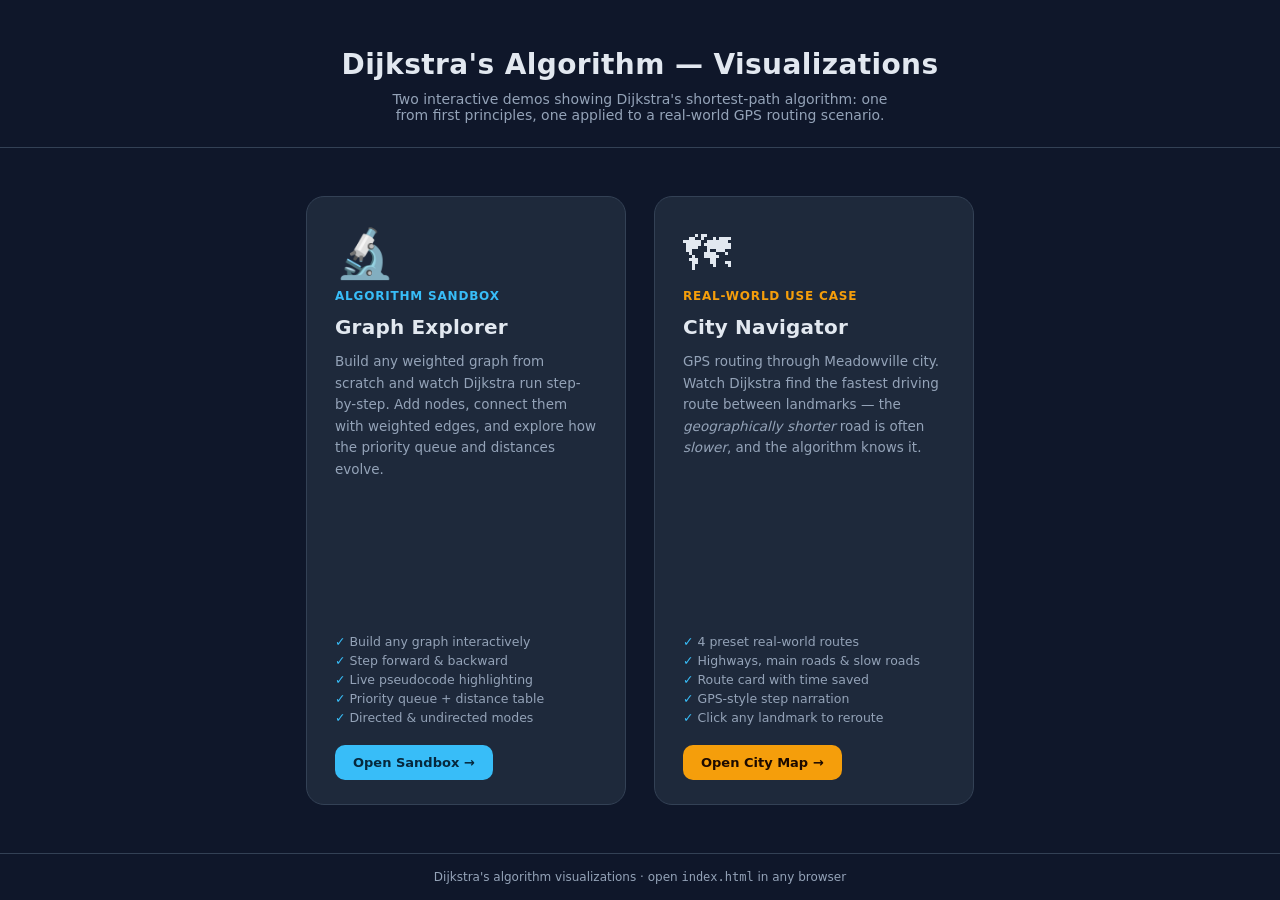
==== index.html @ db67d828 "Graph Explorer" ====
<!DOCTYPE html>
<html lang="en">
<head>
  <meta charset="UTF-8" />
  <meta name="viewport" content="width=device-width, initial-scale=1.0" />
  <title>Dijkstra's Algorithm — Demos</title>
  <link rel="stylesheet" href="style.css" />
  <style>
    body { display: flex; flex-direction: column; min-height: 100vh; }

    #hub-header {
      text-align: center;
      padding: 48px 24px 24px;
      border-bottom: 1px solid var(--line);
    }
    #hub-header h1 { margin: 0 0 10px; font-size: 28px; letter-spacing: .4px; }
    #hub-header p  { margin: 0; color: var(--muted); font-size: 14px; max-width: 520px; margin: 0 auto; }

    #cards {
      display: flex;
      gap: 28px;
      justify-content: center;
      align-items: stretch;
      padding: 48px 24px;
      flex: 1;
      flex-wrap: wrap;
    }

    .card {
      background: var(--panel);
      border: 1px solid var(--line);
      border-radius: 18px;
      width: 320px;
      padding: 32px 28px 24px;
      display: flex;
      flex-direction: column;
      gap: 12px;
      transition: border-color .2s, transform .15s, box-shadow .2s;
      text-decoration: none;
      color: inherit;
    }
    .card:hover {
      border-color: var(--accent);
      transform: translateY(-4px);
      box-shadow: 0 12px 32px rgba(0,0,0,.45);
    }
    .card-icon { font-size: 48px; line-height: 1; }
    .card-title {
      font-size: 20px;
      font-weight: 700;
      letter-spacing: .2px;
    }
    .card-sub {
      font-size: 12px;
      font-weight: 600;
      text-transform: uppercase;
      letter-spacing: .8px;
      color: var(--accent);
    }
    .card-desc {
      font-size: 13.5px;
      color: var(--muted);
      line-height: 1.6;
      flex: 1;
    }
    .card-features {
      list-style: none;
      padding: 0; margin: 0;
      font-size: 12.5px;
      color: var(--muted);
      display: flex;
      flex-direction: column;
      gap: 4px;
    }
    .card-features li::before { content: "✓  "; color: var(--accent); }
    .card-cta {
      margin-top: 8px;
      display: inline-flex;
      align-items: center;
      gap: 6px;
      background: var(--accent);
      color: #06283d;
      font-weight: 700;
      font-size: 13px;
      border-radius: 10px;
      padding: 10px 18px;
      border: none;
      cursor: pointer;
      align-self: flex-start;
      transition: background .12s;
    }
    .card-cta:hover { background: #67d7f7; }
    .card.city .card-cta { background: #f59e0b; color: #1c0a00; }
    .card.city .card-cta:hover { background: #fbbf24; }
    .card.city .card-sub { color: #f59e0b; }
    .card.city:hover { border-color: #f59e0b; }

    footer {
      text-align: center;
      padding: 16px;
      font-size: 12px;
      color: var(--muted);
      border-top: 1px solid var(--line);
    }
  </style>
</head>
<body>
  <div id="hub-header">
    <h1>Dijkstra's Algorithm — Visualizations</h1>
    <p>Two interactive demos showing Dijkstra's shortest-path algorithm: one from first
    principles, one applied to a real-world GPS routing scenario.</p>
  </div>

  <div id="cards">
    <a class="card" href="sandbox.html">
      <div class="card-icon">🔬</div>
      <div class="card-sub">Algorithm Sandbox</div>
      <div class="card-title">Graph Explorer</div>
      <div class="card-desc">
        Build any weighted graph from scratch and watch Dijkstra run step-by-step.
        Add nodes, connect them with weighted edges, and explore how the priority queue
        and distances evolve.
      </div>
      <ul class="card-features">
        <li>Build any graph interactively</li>
        <li>Step forward &amp; backward</li>
        <li>Live pseudocode highlighting</li>
        <li>Priority queue + distance table</li>
        <li>Directed &amp; undirected modes</li>
      </ul>
      <span class="card-cta">Open Sandbox →</span>
    </a>

    <a class="card city" href="city.html">
      <div class="card-icon">🗺</div>
      <div class="card-sub">Real-World Use Case</div>
      <div class="card-title">City Navigator</div>
      <div class="card-desc">
        GPS routing through Meadowville city. Watch Dijkstra find the fastest driving
        route between landmarks — the <em>geographically shorter</em> road is often
        <em>slower</em>, and the algorithm knows it.
      </div>
      <ul class="card-features">
        <li>4 preset real-world routes</li>
        <li>Highways, main roads &amp; slow roads</li>
        <li>Route card with time saved</li>
        <li>GPS-style step narration</li>
        <li>Click any landmark to reroute</li>
      </ul>
      <span class="card-cta">Open City Map →</span>
    </a>
  </div>

  <footer>Dijkstra's algorithm visualizations · open <code>index.html</code> in any browser</footer>
</body>
</html>
---- style.css ----
:root {
  --bg: #0f172a;
  --panel: #1e293b;
  --panel-2: #273449;
  --ink: #e2e8f0;
  --muted: #94a3b8;
  --line: #334155;
  --accent: #38bdf8;

  --c-unvisited: #64748b;
  --c-frontier:  #3b82f6;
  --c-current:   #f59e0b;
  --c-visited:   #22c55e;
  --c-source:    #10b981;
  --c-target:    #ef4444;
  --c-path:      #fbbf24;
}

* { box-sizing: border-box; }

html, body {
  margin: 0;
  height: 100%;
  background: var(--bg);
  color: var(--ink);
  font-family: "Segoe UI", system-ui, -apple-system, Roboto, sans-serif;
}

#topbar {
  padding: 10px 18px 6px;
  border-bottom: 1px solid var(--line);
}
#topbar h1 { margin: 0; font-size: 18px; letter-spacing: .3px; }
#topbar .hint { margin: 2px 0 0; font-size: 12px; color: var(--muted); }
#topbar .hint b { color: var(--accent); }

/* ---------- Toolbar ---------- */
#toolbar {
  display: flex;
  flex-wrap: wrap;
  gap: 14px;
  padding: 10px 18px;
  background: var(--panel);
  border-bottom: 1px solid var(--line);
  align-items: center;
}
.tool-group {
  display: flex;
  align-items: center;
  gap: 6px;
  padding: 4px 10px;
  background: var(--panel-2);
  border: 1px solid var(--line);
  border-radius: 10px;
}
.group-label {
  font-size: 11px;
  text-transform: uppercase;
  letter-spacing: .8px;
  color: var(--muted);
  margin-right: 2px;
}
button {
  font: inherit;
  font-size: 13px;
  color: var(--ink);
  background: #334155;
  border: 1px solid #475569;
  border-radius: 8px;
  padding: 6px 10px;
  cursor: pointer;
  transition: background .12s, border-color .12s, transform .05s;
}
button:hover { background: #3e4c63; }
button:active { transform: translateY(1px); }
button.primary { background: #0ea5e9; border-color: #0284c7; color: #06283d; font-weight: 700; }
button.primary:hover { background: #38bdf8; }
button.tool.active {
  background: var(--accent);
  border-color: var(--accent);
  color: #06283d;
  font-weight: 700;
}
button:disabled { opacity: .45; cursor: not-allowed; }

label.speed, label.check {
  font-size: 12px;
  color: var(--muted);
  display: flex;
  align-items: center;
  gap: 6px;
}
input[type="range"] { accent-color: var(--accent); }

/* ---------- Layout ---------- */
#layout {
  display: grid;
  grid-template-columns: 1fr 360px;
  gap: 14px;
  padding: 14px 18px 18px;
  align-items: start;
}

#canvasWrap {
  position: relative;
  background: #0b1120;
  border: 1px solid var(--line);
  border-radius: 12px;
  overflow: hidden;
}
#graph {
  display: block;
  width: 100%;
  height: auto;
  cursor: crosshair;
  touch-action: none;
}

#legend {
  display: flex;
  flex-wrap: wrap;
  gap: 12px;
  padding: 8px 12px;
  font-size: 12px;
  color: var(--muted);
  border-top: 1px solid var(--line);
  background: var(--panel);
}
#legend span { display: flex; align-items: center; gap: 5px; }
#legend .sw {
  width: 13px; height: 13px;
  border-radius: 50%;
  display: inline-block;
  border: 2px solid #0b1120;
}
.sw.unvisited { background: var(--c-unvisited); }
.sw.frontier  { background: var(--c-frontier); }
.sw.current   { background: var(--c-current); }
.sw.visited   { background: var(--c-visited); }
.sw.source    { background: var(--c-source); }
.sw.target    { background: var(--c-target); }
.sw.path      { background: var(--c-path); }

/* ---------- Sidebar ---------- */
#sidebar { display: flex; flex-direction: column; gap: 12px; }
.panel {
  background: var(--panel);
  border: 1px solid var(--line);
  border-radius: 12px;
  padding: 10px 12px;
}
.panel h2 {
  margin: 0 0 8px;
  font-size: 13px;
  text-transform: uppercase;
  letter-spacing: .6px;
  color: var(--accent);
}
.panel h2 small { color: var(--muted); text-transform: none; letter-spacing: 0; font-weight: 400; }

/* Pseudocode */
#pseudocode {
  margin: 0;
  padding-left: 30px;
  font-family: "Consolas", "SF Mono", monospace;
  font-size: 12.5px;
  line-height: 1.55;
  color: var(--muted);
}
#pseudocode li { transition: background .12s, color .12s; border-radius: 4px; }
#pseudocode li code { white-space: pre; }
#pseudocode li.active {
  background: rgba(56,189,248,.18);
  color: var(--ink);
  font-weight: 600;
  box-shadow: inset 3px 0 0 var(--accent);
}
.indent1 code { padding-left: 14px; display: inline-block; }
.indent2 code { padding-left: 28px; display: inline-block; }
.indent3 code { padding-left: 42px; display: inline-block; }

/* Queue */
.queue { display: flex; flex-wrap: wrap; gap: 6px; min-height: 26px; }
.queue .qitem {
  background: var(--panel-2);
  border: 1px solid var(--c-frontier);
  border-radius: 999px;
  padding: 3px 10px;
  font-size: 12.5px;
  font-variant-numeric: tabular-nums;
}
.queue .qitem.head {
  background: var(--c-frontier);
  color: #06283d;
  font-weight: 700;
}
.queue .empty { color: var(--muted); font-size: 12.5px; }

/* Distance table */
.table-wrap { max-height: 220px; overflow: auto; }
#distTable { width: 100%; border-collapse: collapse; font-size: 12.5px; }
#distTable th, #distTable td {
  text-align: left;
  padding: 4px 8px;
  border-bottom: 1px solid var(--line);
  font-variant-numeric: tabular-nums;
}
#distTable th { color: var(--muted); position: sticky; top: 0; background: var(--panel); }
#distTable tr.r-current td { background: rgba(245,158,11,.15); }
#distTable tr.r-visited td { color: var(--c-visited); }
#distTable tr.r-path td { background: rgba(251,191,36,.14); }
#distTable .badge {
  font-size: 10.5px;
  padding: 1px 7px;
  border-radius: 999px;
  background: var(--panel-2);
  color: var(--muted);
}

/* Narration */
.narration-panel #narration { margin: 0; font-size: 13px; line-height: 1.5; min-height: 40px; }
#stepCounter { color: var(--muted); font-weight: 400; }
.result { margin: 8px 0 0; font-weight: 700; }
.result.ok { color: var(--c-path); }
.result.fail { color: var(--c-target); }

@media (max-width: 880px) {
  #layout { grid-template-columns: 1fr; }
}
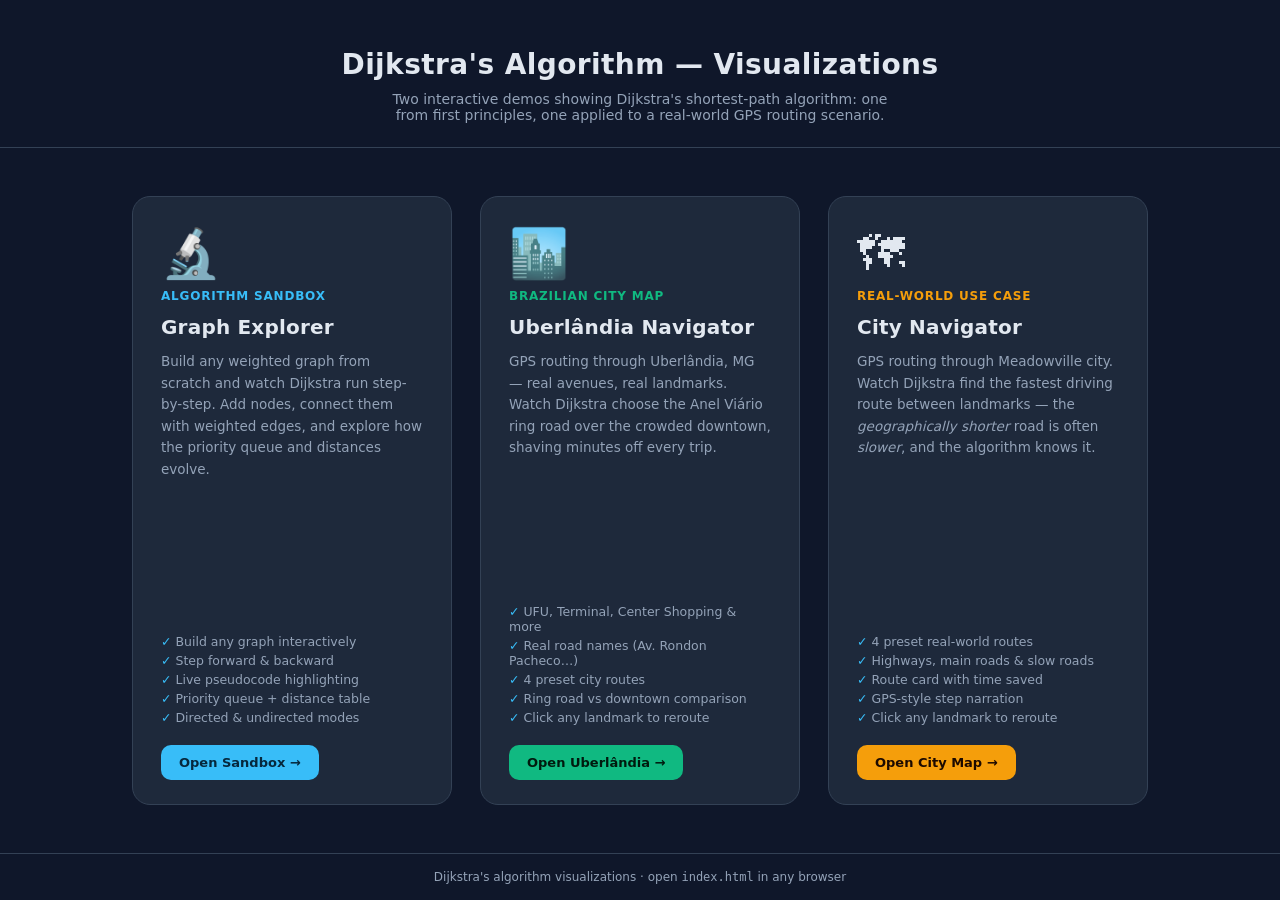
==== commit b9581071: "added an Uberlândia example" ====
--- a/index.html
+++ b/index.html
@@ -94,6 +94,10 @@
     .card.city .card-cta:hover { background: #fbbf24; }
     .card.city .card-sub { color: #f59e0b; }
     .card.city:hover { border-color: #f59e0b; }
+    .card.ubl .card-cta { background: #10b981; color: #001a0e; }
+    .card.ubl .card-cta:hover { background: #34d399; }
+    .card.ubl .card-sub { color: #10b981; }
+    .card.ubl:hover { border-color: #10b981; }
 
     footer {
       text-align: center;
@@ -131,6 +135,25 @@
       <span class="card-cta">Open Sandbox →</span>
     </a>
 
+    <a class="card ubl" href="uberlandia.html">
+      <div class="card-icon">🏙️</div>
+      <div class="card-sub">Brazilian City Map</div>
+      <div class="card-title">Uberlândia Navigator</div>
+      <div class="card-desc">
+        GPS routing through Uberlândia, MG — real avenues, real landmarks.
+        Watch Dijkstra choose the Anel Viário ring road over the crowded
+        downtown, shaving minutes off every trip.
+      </div>
+      <ul class="card-features">
+        <li>UFU, Terminal, Center Shopping &amp; more</li>
+        <li>Real road names (Av. Rondon Pacheco…)</li>
+        <li>4 preset city routes</li>
+        <li>Ring road vs downtown comparison</li>
+        <li>Click any landmark to reroute</li>
+      </ul>
+      <span class="card-cta">Open Uberlândia →</span>
+    </a>
+
     <a class="card city" href="city.html">
       <div class="card-icon">🗺</div>
       <div class="card-sub">Real-World Use Case</div>
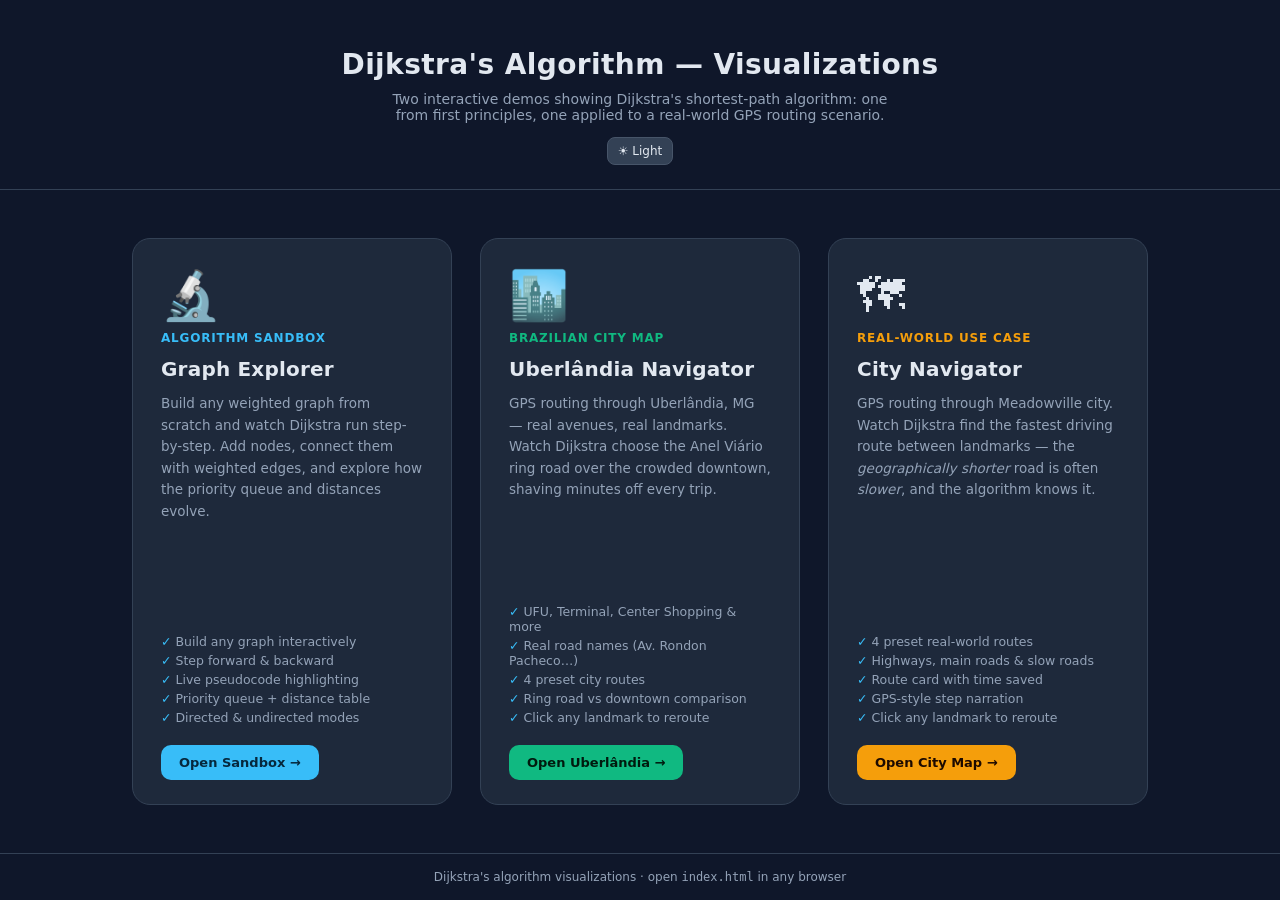
==== commit f91174be: "feat: added color themes." ====
--- a/index.html
+++ b/index.html
@@ -4,6 +4,7 @@
   <meta charset="UTF-8" />
   <meta name="viewport" content="width=device-width, initial-scale=1.0" />
   <title>Dijkstra's Algorithm — Demos</title>
+  <script src="theme.js"></script>
   <link rel="stylesheet" href="style.css" />
   <style>
     body { display: flex; flex-direction: column; min-height: 100vh; }
@@ -113,6 +114,7 @@
     <h1>Dijkstra's Algorithm — Visualizations</h1>
     <p>Two interactive demos showing Dijkstra's shortest-path algorithm: one from first
     principles, one applied to a real-world GPS routing scenario.</p>
+    <button class="theme-toggle" onclick="window.CTHEME.toggle()" style="margin-top:14px"></button>
   </div>
 
   <div id="cards">
--- a/style.css
+++ b/style.css
@@ -14,6 +14,26 @@
   --c-source:    #10b981;
   --c-target:    #ef4444;
   --c-path:      #fbbf24;
+
+  --btn-bg:    #334155;
+  --btn-bg-h:  #3e4c63;
+  --btn-bdr:   #475569;
+  --canvas-bg: #0b1120;
+}
+
+html.light {
+  --bg:        #ffffff;
+  --panel:     #f8f9fa;
+  --panel-2:   #f0f2f5;
+  --ink:       #202124;
+  --muted:     #5f6368;
+  --line:      #dadce0;
+  --accent:    #1a73e8;
+  --btn-bg:    #e0e0e0;
+  --btn-bg-h:  #d5d5d5;
+  --btn-bdr:   #bdbdbd;
+  --canvas-bg: #f1f3f4;
+  --c-frontier:#1a73e8;
 }
 
 * { box-sizing: border-box; }
@@ -64,14 +84,14 @@
   font: inherit;
   font-size: 13px;
   color: var(--ink);
-  background: #334155;
-  border: 1px solid #475569;
+  background: var(--btn-bg);
+  border: 1px solid var(--btn-bdr);
   border-radius: 8px;
   padding: 6px 10px;
   cursor: pointer;
   transition: background .12s, border-color .12s, transform .05s;
 }
-button:hover { background: #3e4c63; }
+button:hover { background: var(--btn-bg-h); }
 button:active { transform: translateY(1px); }
 button.primary { background: #0ea5e9; border-color: #0284c7; color: #06283d; font-weight: 700; }
 button.primary:hover { background: #38bdf8; }
@@ -103,7 +123,7 @@
 
 #canvasWrap {
   position: relative;
-  background: #0b1120;
+  background: var(--canvas-bg);
   border: 1px solid var(--line);
   border-radius: 12px;
   overflow: hidden;
@@ -131,7 +151,7 @@
   width: 13px; height: 13px;
   border-radius: 50%;
   display: inline-block;
-  border: 2px solid #0b1120;
+  border: 2px solid var(--canvas-bg);
 }
 .sw.unvisited { background: var(--c-unvisited); }
 .sw.frontier  { background: var(--c-frontier); }
@@ -227,3 +247,22 @@
 @media (max-width: 880px) {
   #layout { grid-template-columns: 1fr; }
 }
+
+/* ---- Theme toggle button ---- */
+.theme-toggle {
+  margin-left: auto;
+  font-size: 12px;
+  white-space: nowrap;
+}
+
+/* pseudocode active highlight adapts to light theme */
+html.light #pseudocode li.active {
+  background: rgba(26,115,232,.12);
+  box-shadow: inset 3px 0 0 var(--accent);
+}
+
+/* queue head pill adapts */
+html.light .queue .qitem.head {
+  background: var(--c-frontier);
+  color: #ffffff;
+}
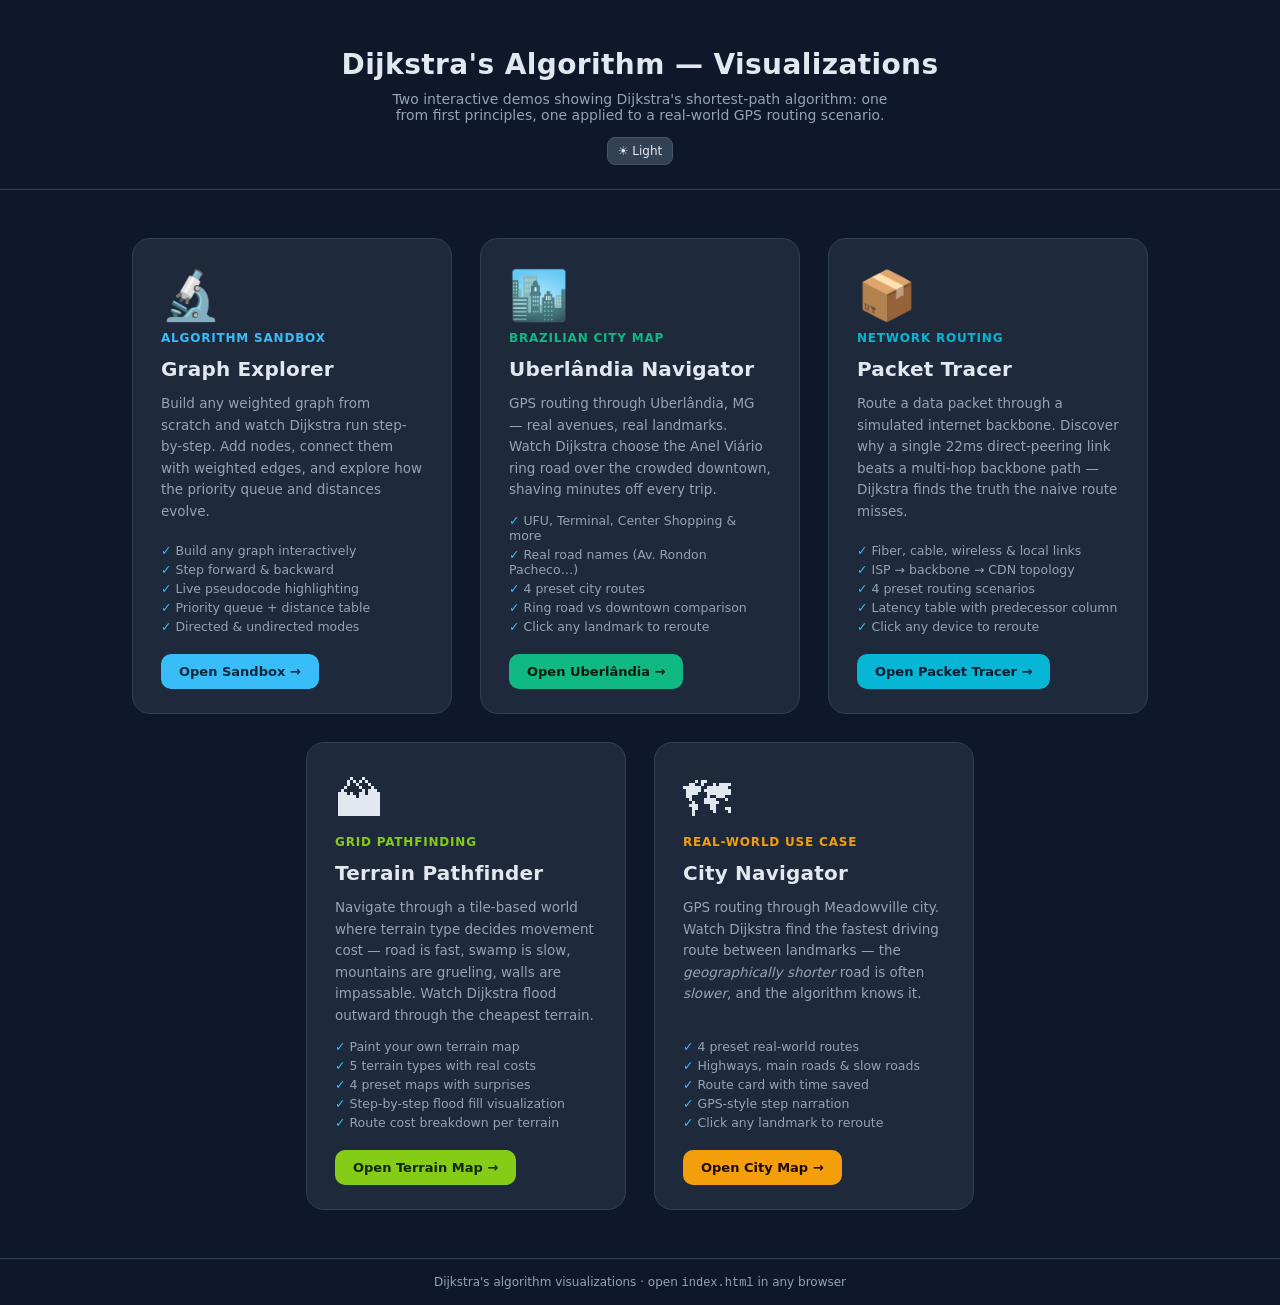
==== commit e15318a3: "added new example and fix on light theme" ====
--- a/index.html
+++ b/index.html
@@ -99,6 +99,14 @@
     .card.ubl .card-cta:hover { background: #34d399; }
     .card.ubl .card-sub { color: #10b981; }
     .card.ubl:hover { border-color: #10b981; }
+    .card.net .card-cta { background: #06b6d4; color: #001a2e; }
+    .card.net .card-cta:hover { background: #22d3ee; }
+    .card.net .card-sub { color: #06b6d4; }
+    .card.net:hover { border-color: #06b6d4; }
+    .card.terrain .card-cta { background: #84cc16; color: #0f2800; }
+    .card.terrain .card-cta:hover { background: #a3e635; }
+    .card.terrain .card-sub { color: #84cc16; }
+    .card.terrain:hover { border-color: #84cc16; }
 
     footer {
       text-align: center;
@@ -156,6 +164,44 @@
       <span class="card-cta">Open Uberlândia →</span>
     </a>
 
+    <a class="card net" href="network.html">
+      <div class="card-icon">📦</div>
+      <div class="card-sub">Network Routing</div>
+      <div class="card-title">Packet Tracer</div>
+      <div class="card-desc">
+        Route a data packet through a simulated internet backbone.
+        Discover why a single 22ms direct-peering link beats a multi-hop
+        backbone path — Dijkstra finds the truth the naive route misses.
+      </div>
+      <ul class="card-features">
+        <li>Fiber, cable, wireless &amp; local links</li>
+        <li>ISP → backbone → CDN topology</li>
+        <li>4 preset routing scenarios</li>
+        <li>Latency table with predecessor column</li>
+        <li>Click any device to reroute</li>
+      </ul>
+      <span class="card-cta">Open Packet Tracer →</span>
+    </a>
+
+    <a class="card terrain" href="terrain.html">
+      <div class="card-icon">🏔</div>
+      <div class="card-sub">Grid Pathfinding</div>
+      <div class="card-title">Terrain Pathfinder</div>
+      <div class="card-desc">
+        Navigate through a tile-based world where terrain type decides movement
+        cost — road is fast, swamp is slow, mountains are grueling, walls are
+        impassable. Watch Dijkstra flood outward through the cheapest terrain.
+      </div>
+      <ul class="card-features">
+        <li>Paint your own terrain map</li>
+        <li>5 terrain types with real costs</li>
+        <li>4 preset maps with surprises</li>
+        <li>Step-by-step flood fill visualization</li>
+        <li>Route cost breakdown per terrain</li>
+      </ul>
+      <span class="card-cta">Open Terrain Map →</span>
+    </a>
+
     <a class="card city" href="city.html">
       <div class="card-icon">🗺</div>
       <div class="card-sub">Real-World Use Case</div>
